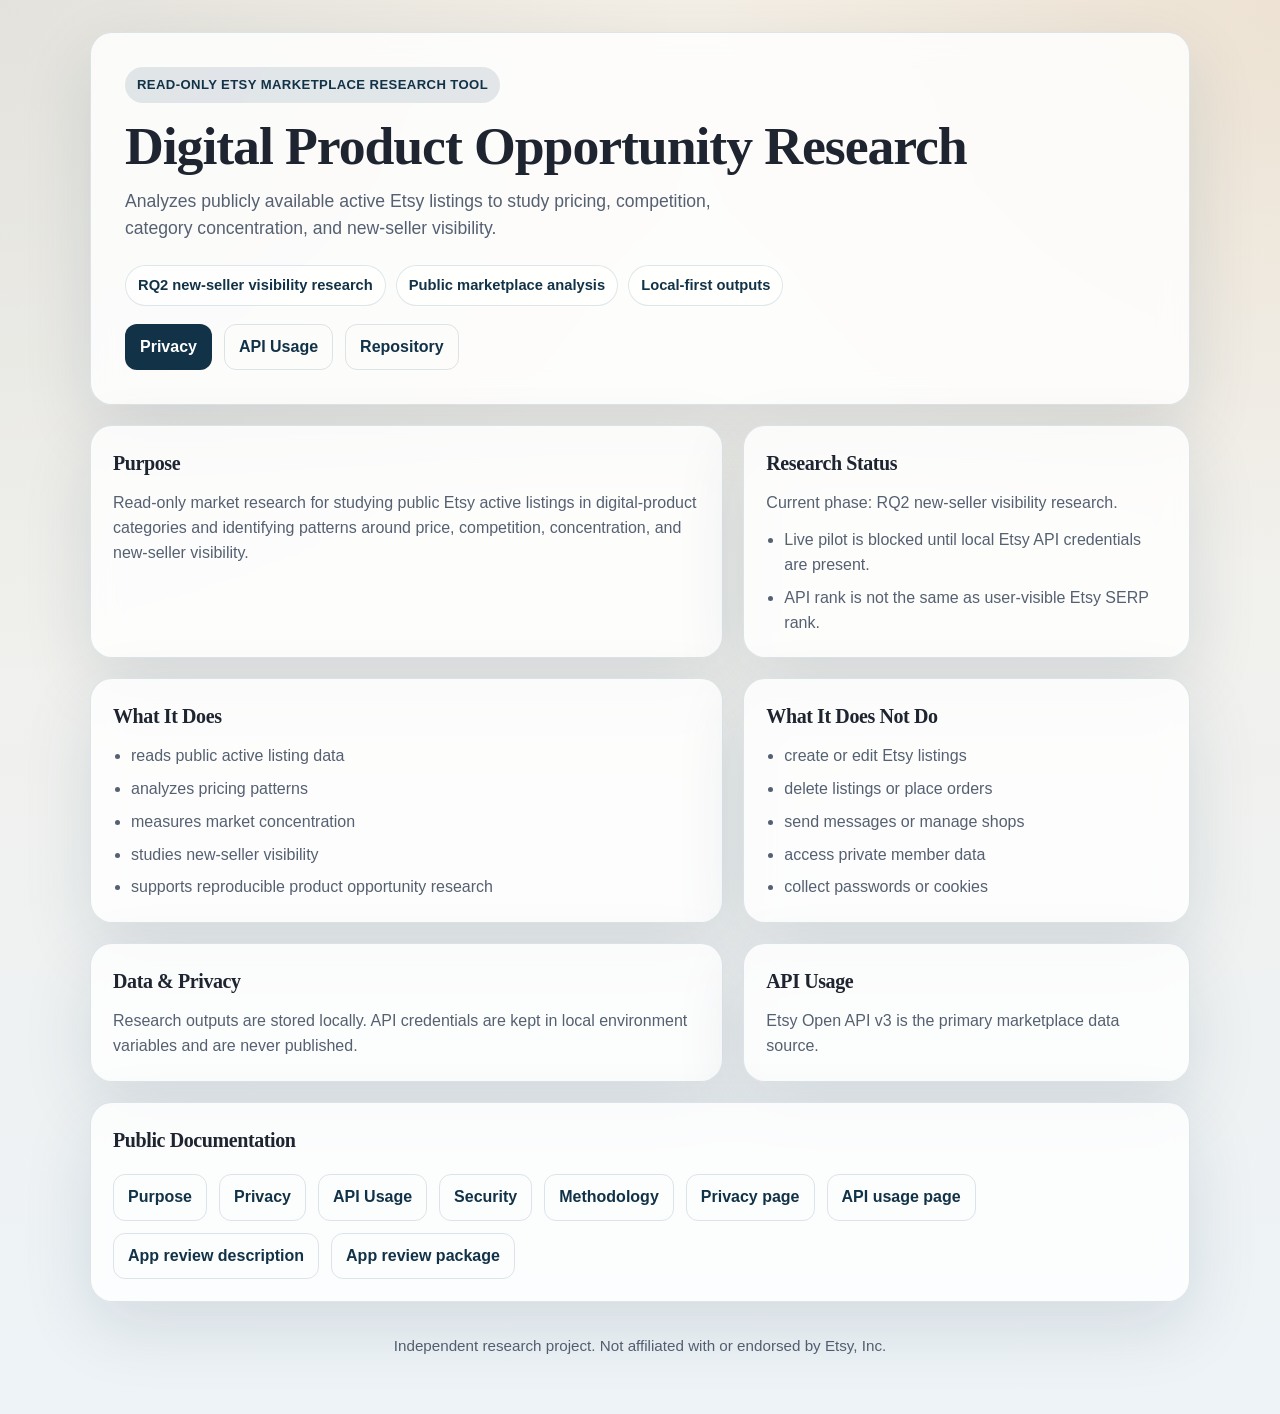
==== docs/index.html @ d03f35f3 "docs: add public research and review surface" ====
<!doctype html>
<html lang="en">
  <head>
    <meta charset="utf-8" />
    <meta name="viewport" content="width=device-width, initial-scale=1" />
    <title>Digital Product Opportunity Research</title>
    <meta
      name="description"
      content="Read-only Etsy marketplace research tool for public active listing analysis, pricing, competition, concentration, and new-seller visibility."
    />
    <link rel="stylesheet" href="styles.css" />
  </head>
  <body>
    <main class="page shell">
      <section class="hero">
        <span class="eyebrow">Read-only Etsy marketplace research tool</span>
        <h1>Digital Product Opportunity Research</h1>
        <p class="subtitle">
          Analyzes publicly available active Etsy listings to study pricing, competition, category concentration, and
          new-seller visibility.
        </p>
        <div class="meta">
          <span class="chip">RQ2 new-seller visibility research</span>
          <span class="chip">Public marketplace analysis</span>
          <span class="chip">Local-first outputs</span>
        </div>
        <nav class="nav" aria-label="Primary">
          <a class="button-link" href="privacy.html">Privacy</a>
          <a class="button-link secondary" href="api-usage.html">API Usage</a>
          <a
            class="button-link secondary"
            href="https://github.com/senih25/etsy-digital-product-opportunity-research"
            target="_blank"
            rel="noreferrer"
          >
            Repository
          </a>
        </nav>
      </section>

      <section class="grid" aria-label="Project summary">
        <article class="card span-7">
          <h2>Purpose</h2>
          <p>
            Read-only market research for studying public Etsy active listings in digital-product categories and
            identifying patterns around price, competition, concentration, and new-seller visibility.
          </p>
        </article>

        <article class="card span-5">
          <h2>Research Status</h2>
          <p>Current phase: RQ2 new-seller visibility research.</p>
          <ul class="list">
            <li>Live pilot is blocked until local Etsy API credentials are present.</li>
            <li>API rank is not the same as user-visible Etsy SERP rank.</li>
          </ul>
        </article>

        <article class="card span-7">
          <h2>What It Does</h2>
          <ul class="list">
            <li>reads public active listing data</li>
            <li>analyzes pricing patterns</li>
            <li>measures market concentration</li>
            <li>studies new-seller visibility</li>
            <li>supports reproducible product opportunity research</li>
          </ul>
        </article>

        <article class="card span-5">
          <h2>What It Does Not Do</h2>
          <ul class="list">
            <li>create or edit Etsy listings</li>
            <li>delete listings or place orders</li>
            <li>send messages or manage shops</li>
            <li>access private member data</li>
            <li>collect passwords or cookies</li>
          </ul>
        </article>

        <article class="card span-7">
          <h2>Data &amp; Privacy</h2>
          <p>
            Research outputs are stored locally. API credentials are kept in local environment variables and are never
            published.
          </p>
        </article>

        <article class="card span-5">
          <h2>API Usage</h2>
          <p>Etsy Open API v3 is the primary marketplace data source.</p>
        </article>

        <article class="card span-12">
          <h2>Public Documentation</h2>
          <div class="nav">
            <a class="button-link secondary" href="https://github.com/senih25/etsy-digital-product-opportunity-research/blob/main/PURPOSE.md" target="_blank" rel="noreferrer">Purpose</a>
            <a class="button-link secondary" href="https://github.com/senih25/etsy-digital-product-opportunity-research/blob/main/PRIVACY.md" target="_blank" rel="noreferrer">Privacy</a>
            <a class="button-link secondary" href="https://github.com/senih25/etsy-digital-product-opportunity-research/blob/main/API-USAGE.md" target="_blank" rel="noreferrer">API Usage</a>
            <a class="button-link secondary" href="https://github.com/senih25/etsy-digital-product-opportunity-research/blob/main/SECURITY.md" target="_blank" rel="noreferrer">Security</a>
            <a class="button-link secondary" href="https://github.com/senih25/etsy-digital-product-opportunity-research/blob/main/RESEARCH-METHODOLOGY.md" target="_blank" rel="noreferrer">Methodology</a>
            <a class="button-link secondary" href="privacy.html">Privacy page</a>
            <a class="button-link secondary" href="api-usage.html">API usage page</a>
            <a class="button-link secondary" href="app-review-description.txt">App review description</a>
            <a class="button-link secondary" href="etsy-app-review.md">App review package</a>
          </div>
        </article>
      </section>

      <footer class="footer">
        Independent research project. Not affiliated with or endorsed by Etsy, Inc.
      </footer>
    </main>
  </body>
</html>
---- docs/styles.css ----
:root {
  color-scheme: light;
  --bg: #f4efe6;
  --bg-alt: #edf3f7;
  --panel: rgba(255, 255, 255, 0.82);
  --panel-strong: #ffffff;
  --text: #1e2430;
  --muted: #556071;
  --accent: #204d6e;
  --accent-strong: #123247;
  --accent-soft: rgba(32, 77, 110, 0.12);
  --border: rgba(32, 77, 110, 0.14);
  --shadow: 0 24px 70px rgba(18, 50, 71, 0.12);
  --radius: 22px;
}

* {
  box-sizing: border-box;
}

html {
  scroll-behavior: smooth;
}

body {
  margin: 0;
  color: var(--text);
  background:
    radial-gradient(circle at top left, rgba(32, 77, 110, 0.08), transparent 36%),
    radial-gradient(circle at right top, rgba(180, 120, 54, 0.11), transparent 30%),
    linear-gradient(180deg, var(--bg), var(--bg-alt));
  font-family: "Segoe UI", "Helvetica Neue", Arial, sans-serif;
  line-height: 1.55;
}

a {
  color: var(--accent);
  text-decoration-thickness: 1px;
  text-underline-offset: 3px;
}

a:hover {
  color: var(--accent-strong);
}

.page {
  width: min(1100px, calc(100% - 32px));
  margin: 0 auto;
  padding: 32px 0 56px;
}

.shell {
  display: grid;
  gap: 20px;
}

.hero,
.card {
  background: var(--panel);
  border: 1px solid var(--border);
  border-radius: var(--radius);
  box-shadow: var(--shadow);
  backdrop-filter: blur(14px);
}

.hero {
  padding: 34px;
}

.eyebrow {
  display: inline-flex;
  align-items: center;
  gap: 8px;
  padding: 8px 12px;
  border-radius: 999px;
  background: var(--accent-soft);
  color: var(--accent-strong);
  font-size: 0.82rem;
  font-weight: 700;
  letter-spacing: 0.03em;
  text-transform: uppercase;
}

h1,
h2 {
  margin: 0;
  font-family: "Iowan Old Style", "Palatino Linotype", "Book Antiqua", Georgia, serif;
  font-weight: 700;
  letter-spacing: -0.02em;
}

h1 {
  margin-top: 16px;
  font-size: clamp(2.4rem, 4.2vw, 4.2rem);
  line-height: 1.02;
}

.subtitle {
  margin: 14px 0 0;
  max-width: 64ch;
  font-size: 1.1rem;
  color: var(--muted);
}

.meta {
  display: flex;
  flex-wrap: wrap;
  gap: 10px;
  margin-top: 22px;
}

.chip {
  padding: 8px 12px;
  border-radius: 999px;
  background: rgba(255, 255, 255, 0.75);
  border: 1px solid var(--border);
  color: var(--accent-strong);
  font-size: 0.92rem;
  font-weight: 600;
}

.grid {
  display: grid;
  gap: 20px;
  grid-template-columns: repeat(12, minmax(0, 1fr));
}

.card {
  padding: 22px;
}

.span-7 {
  grid-column: span 7;
}

.span-5 {
  grid-column: span 5;
}

.span-12 {
  grid-column: span 12;
}

.card h2 {
  font-size: 1.25rem;
  margin-bottom: 12px;
}

.card p {
  margin: 0;
  color: var(--muted);
}

.list {
  margin: 12px 0 0;
  padding-left: 18px;
  color: var(--muted);
}

.list li + li {
  margin-top: 8px;
}

.nav {
  display: flex;
  flex-wrap: wrap;
  gap: 12px;
  margin-top: 18px;
}

.button-link {
  display: inline-flex;
  align-items: center;
  gap: 8px;
  padding: 10px 14px;
  border-radius: 12px;
  background: var(--accent-strong);
  color: #fff;
  text-decoration: none;
  font-weight: 700;
  border: 1px solid transparent;
}

.button-link.secondary {
  background: transparent;
  color: var(--accent-strong);
  border-color: var(--border);
}

.button-link:hover {
  transform: translateY(-1px);
}

.footer {
  padding: 12px 4px 0;
  color: var(--muted);
  font-size: 0.95rem;
  text-align: center;
}

.doc {
  padding: 28px;
}

.doc h1 {
  font-size: clamp(2rem, 3vw, 3rem);
}

.doc .section + .section {
  margin-top: 24px;
}

.doc .section h2 {
  margin-bottom: 10px;
  font-size: 1.15rem;
}

.doc ul {
  margin: 12px 0 0;
  padding-left: 18px;
  color: var(--muted);
}

.doc li + li {
  margin-top: 8px;
}

.breadcrumb {
  margin-bottom: 14px;
  font-size: 0.95rem;
}

@media (max-width: 860px) {
  .span-7,
  .span-5,
  .span-12 {
    grid-column: span 12;
  }

  .hero,
  .card,
  .doc {
    padding: 20px;
  }
}
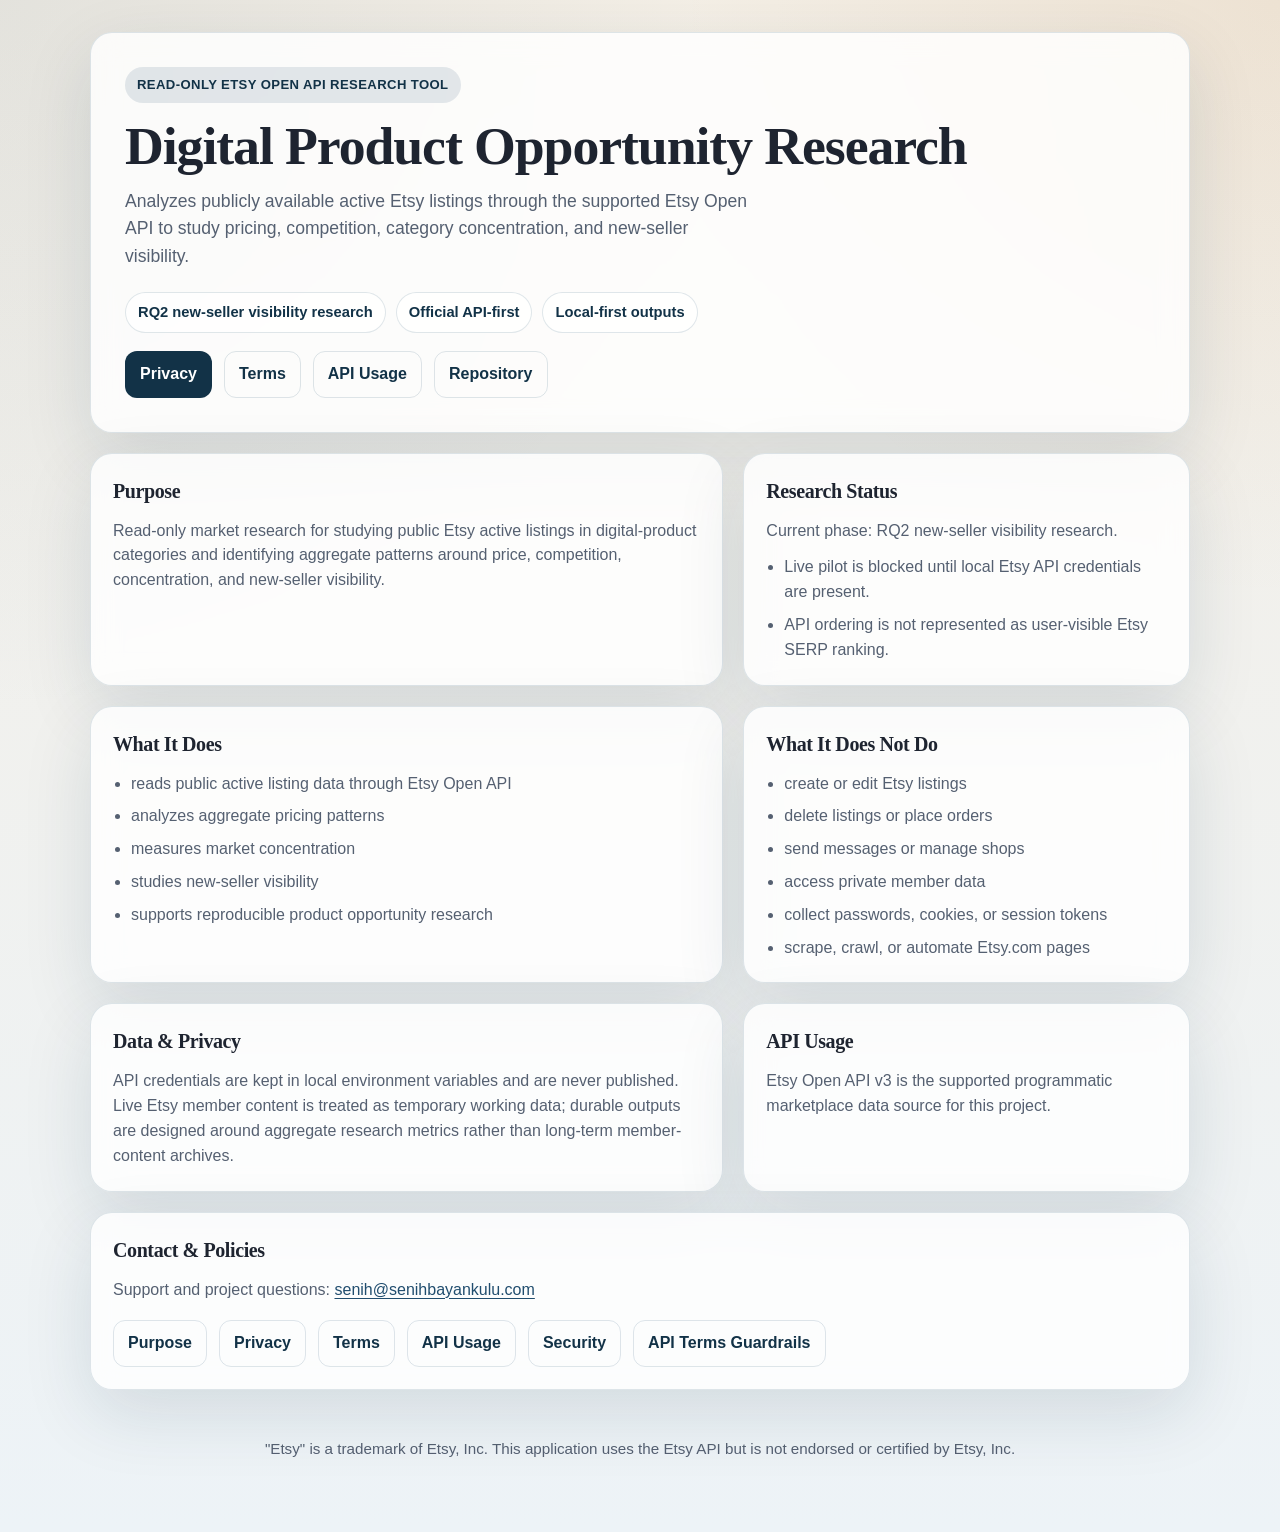
==== commit 0e47fbff: "docs: add Etsy terms compliance notices to landing page" ====
--- a/docs/index.html
+++ b/docs/index.html
@@ -6,26 +6,27 @@
     <title>Digital Product Opportunity Research</title>
     <meta
       name="description"
-      content="Read-only Etsy marketplace research tool for public active listing analysis, pricing, competition, concentration, and new-seller visibility."
+      content="Read-only Etsy Open API research tool for public active listing analysis, pricing, competition, concentration, and new-seller visibility."
     />
     <link rel="stylesheet" href="styles.css" />
   </head>
   <body>
     <main class="page shell">
       <section class="hero">
-        <span class="eyebrow">Read-only Etsy marketplace research tool</span>
+        <span class="eyebrow">Read-only Etsy Open API research tool</span>
         <h1>Digital Product Opportunity Research</h1>
         <p class="subtitle">
-          Analyzes publicly available active Etsy listings to study pricing, competition, category concentration, and
-          new-seller visibility.
+          Analyzes publicly available active Etsy listings through the supported Etsy Open API to study pricing,
+          competition, category concentration, and new-seller visibility.
         </p>
         <div class="meta">
           <span class="chip">RQ2 new-seller visibility research</span>
-          <span class="chip">Public marketplace analysis</span>
+          <span class="chip">Official API-first</span>
           <span class="chip">Local-first outputs</span>
         </div>
         <nav class="nav" aria-label="Primary">
           <a class="button-link" href="privacy.html">Privacy</a>
+          <a class="button-link secondary" href="https://github.com/senih25/etsy-digital-product-opportunity-research/blob/main/TERMS.md" target="_blank" rel="noreferrer">Terms</a>
           <a class="button-link secondary" href="api-usage.html">API Usage</a>
           <a
             class="button-link secondary"
@@ -43,7 +44,7 @@
           <h2>Purpose</h2>
           <p>
             Read-only market research for studying public Etsy active listings in digital-product categories and
-            identifying patterns around price, competition, concentration, and new-seller visibility.
+            identifying aggregate patterns around price, competition, concentration, and new-seller visibility.
           </p>
         </article>
 
@@ -52,15 +53,15 @@
           <p>Current phase: RQ2 new-seller visibility research.</p>
           <ul class="list">
             <li>Live pilot is blocked until local Etsy API credentials are present.</li>
-            <li>API rank is not the same as user-visible Etsy SERP rank.</li>
+            <li>API ordering is not represented as user-visible Etsy SERP ranking.</li>
           </ul>
         </article>
 
         <article class="card span-7">
           <h2>What It Does</h2>
           <ul class="list">
-            <li>reads public active listing data</li>
-            <li>analyzes pricing patterns</li>
+            <li>reads public active listing data through Etsy Open API</li>
+            <li>analyzes aggregate pricing patterns</li>
             <li>measures market concentration</li>
             <li>studies new-seller visibility</li>
             <li>supports reproducible product opportunity research</li>
@@ -74,41 +75,41 @@
             <li>delete listings or place orders</li>
             <li>send messages or manage shops</li>
             <li>access private member data</li>
-            <li>collect passwords or cookies</li>
+            <li>collect passwords, cookies, or session tokens</li>
+            <li>scrape, crawl, or automate Etsy.com pages</li>
           </ul>
         </article>
 
         <article class="card span-7">
           <h2>Data &amp; Privacy</h2>
           <p>
-            Research outputs are stored locally. API credentials are kept in local environment variables and are never
-            published.
+            API credentials are kept in local environment variables and are never published. Live Etsy member content
+            is treated as temporary working data; durable outputs are designed around aggregate research metrics rather
+            than long-term member-content archives.
           </p>
         </article>
 
         <article class="card span-5">
           <h2>API Usage</h2>
-          <p>Etsy Open API v3 is the primary marketplace data source.</p>
+          <p>Etsy Open API v3 is the supported programmatic marketplace data source for this project.</p>
         </article>
 
         <article class="card span-12">
-          <h2>Public Documentation</h2>
+          <h2>Contact &amp; Policies</h2>
+          <p>Support and project questions: <a href="mailto:senih@senihbayankulu.com">senih@senihbayankulu.com</a></p>
           <div class="nav">
             <a class="button-link secondary" href="https://github.com/senih25/etsy-digital-product-opportunity-research/blob/main/PURPOSE.md" target="_blank" rel="noreferrer">Purpose</a>
             <a class="button-link secondary" href="https://github.com/senih25/etsy-digital-product-opportunity-research/blob/main/PRIVACY.md" target="_blank" rel="noreferrer">Privacy</a>
+            <a class="button-link secondary" href="https://github.com/senih25/etsy-digital-product-opportunity-research/blob/main/TERMS.md" target="_blank" rel="noreferrer">Terms</a>
             <a class="button-link secondary" href="https://github.com/senih25/etsy-digital-product-opportunity-research/blob/main/API-USAGE.md" target="_blank" rel="noreferrer">API Usage</a>
             <a class="button-link secondary" href="https://github.com/senih25/etsy-digital-product-opportunity-research/blob/main/SECURITY.md" target="_blank" rel="noreferrer">Security</a>
-            <a class="button-link secondary" href="https://github.com/senih25/etsy-digital-product-opportunity-research/blob/main/RESEARCH-METHODOLOGY.md" target="_blank" rel="noreferrer">Methodology</a>
-            <a class="button-link secondary" href="privacy.html">Privacy page</a>
-            <a class="button-link secondary" href="api-usage.html">API usage page</a>
-            <a class="button-link secondary" href="app-review-description.txt">App review description</a>
-            <a class="button-link secondary" href="etsy-app-review.md">App review package</a>
+            <a class="button-link secondary" href="https://github.com/senih25/etsy-digital-product-opportunity-research/blob/main/ETSY-API-TERMS-GUARDRAILS.md" target="_blank" rel="noreferrer">API Terms Guardrails</a>
           </div>
         </article>
       </section>
 
       <footer class="footer">
-        Independent research project. Not affiliated with or endorsed by Etsy, Inc.
+        <p>"Etsy" is a trademark of Etsy, Inc. This application uses the Etsy API but is not endorsed or certified by Etsy, Inc.</p>
       </footer>
     </main>
   </body>
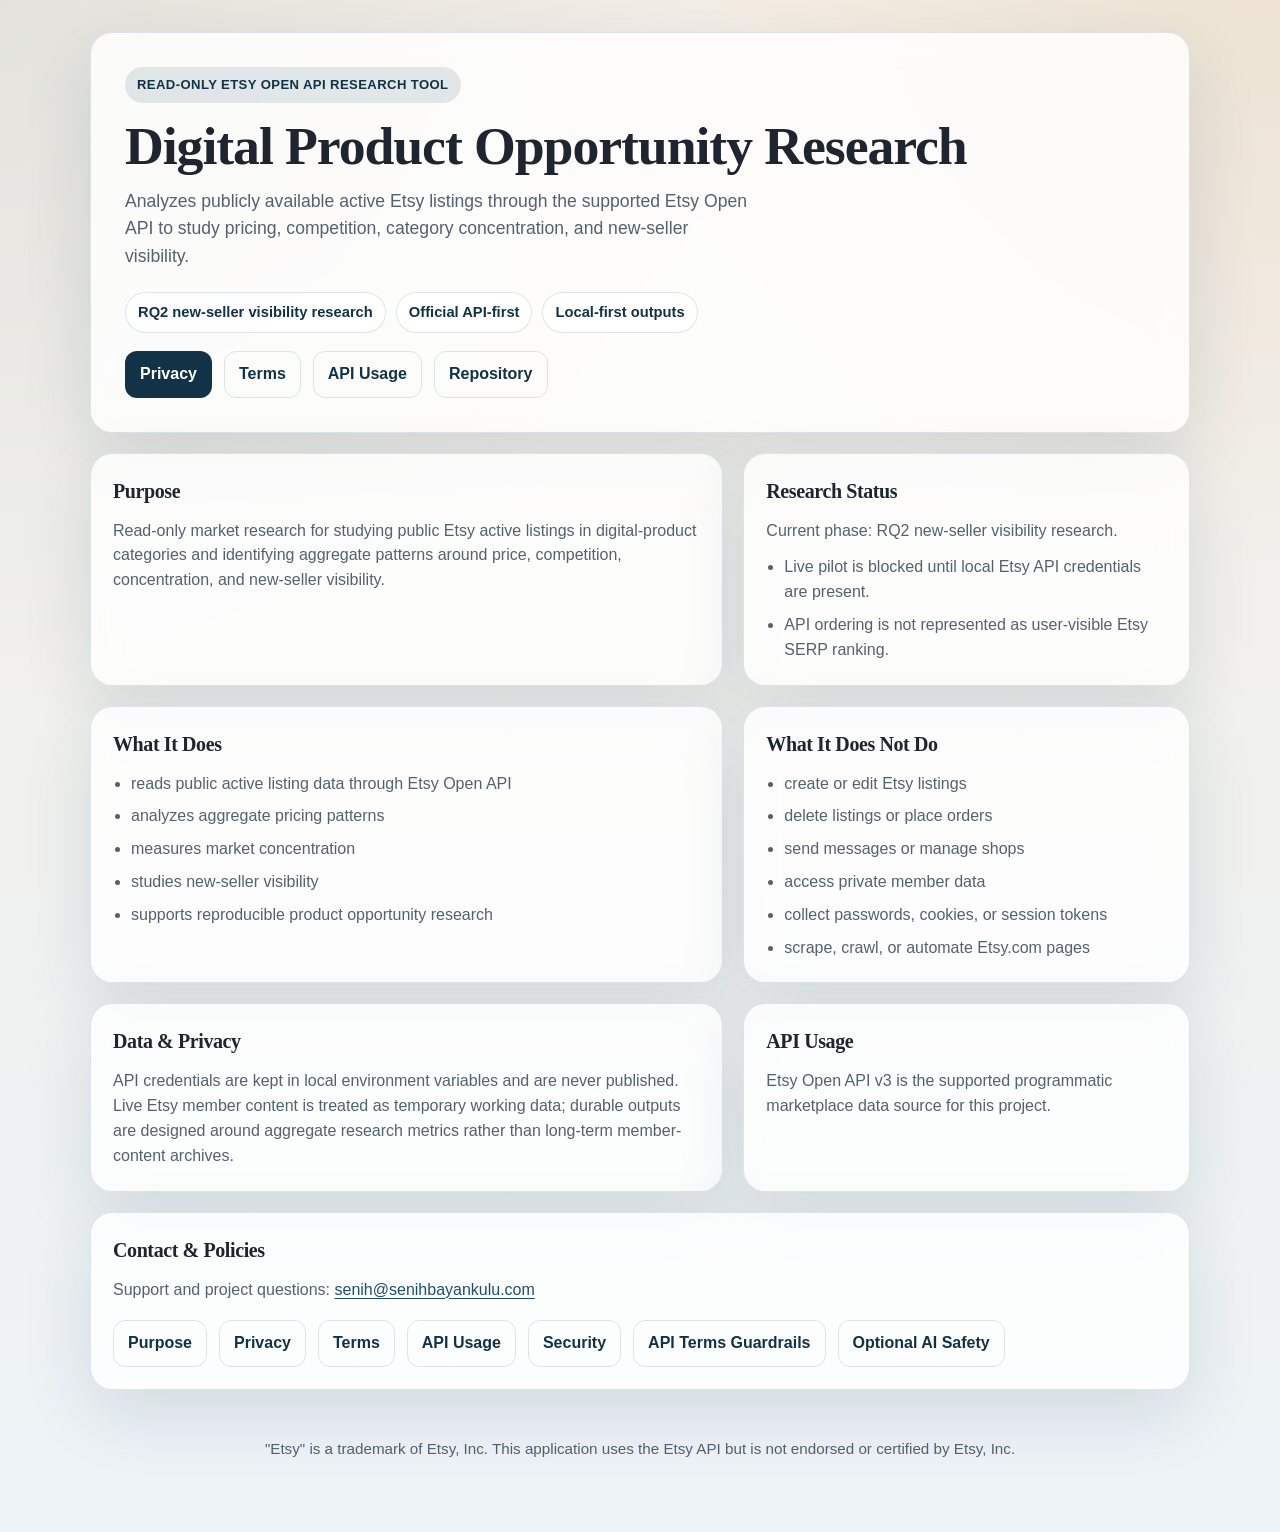
==== commit f1215703: "feat: add provider-neutral optional AI boundary" ====
--- a/docs/index.html
+++ b/docs/index.html
@@ -104,6 +104,7 @@
             <a class="button-link secondary" href="https://github.com/senih25/etsy-digital-product-opportunity-research/blob/main/API-USAGE.md" target="_blank" rel="noreferrer">API Usage</a>
             <a class="button-link secondary" href="https://github.com/senih25/etsy-digital-product-opportunity-research/blob/main/SECURITY.md" target="_blank" rel="noreferrer">Security</a>
             <a class="button-link secondary" href="https://github.com/senih25/etsy-digital-product-opportunity-research/blob/main/ETSY-API-TERMS-GUARDRAILS.md" target="_blank" rel="noreferrer">API Terms Guardrails</a>
+            <a class="button-link secondary" href="https://github.com/senih25/etsy-digital-product-opportunity-research/blob/main/docs/NVIDIA-COST-AND-VENDOR-LOCKIN-GUARDRAILS.md" target="_blank" rel="noreferrer">Optional AI Safety</a>
           </div>
         </article>
       </section>
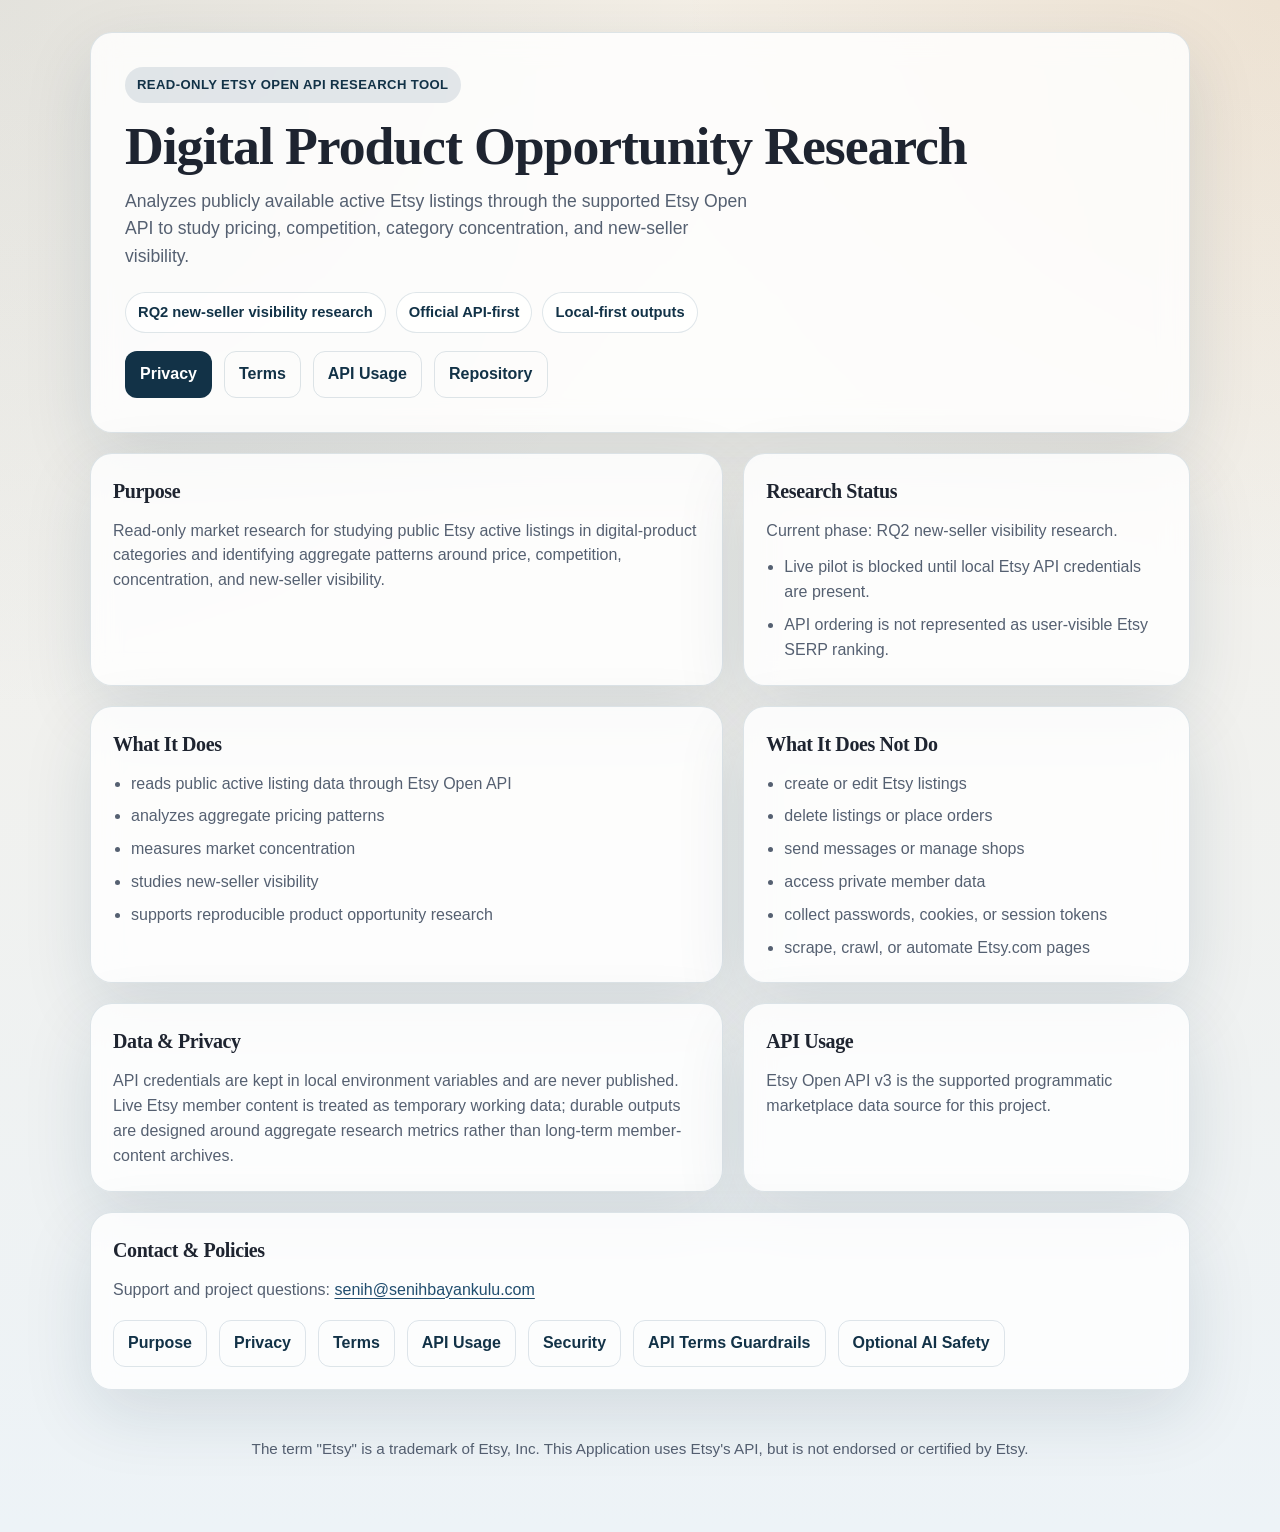
==== commit 4ffc7e0c: "docs: align Etsy attribution notice and record TERMS_GATE state Documentation only. Use the trademar" ====
--- a/docs/index.html
+++ b/docs/index.html
@@ -110,7 +110,7 @@
       </section>
 
       <footer class="footer">
-        <p>"Etsy" is a trademark of Etsy, Inc. This application uses the Etsy API but is not endorsed or certified by Etsy, Inc.</p>
+        <p>The term "Etsy" is a trademark of Etsy, Inc. This Application uses Etsy's API, but is not endorsed or certified by Etsy.</p>
       </footer>
     </main>
   </body>
